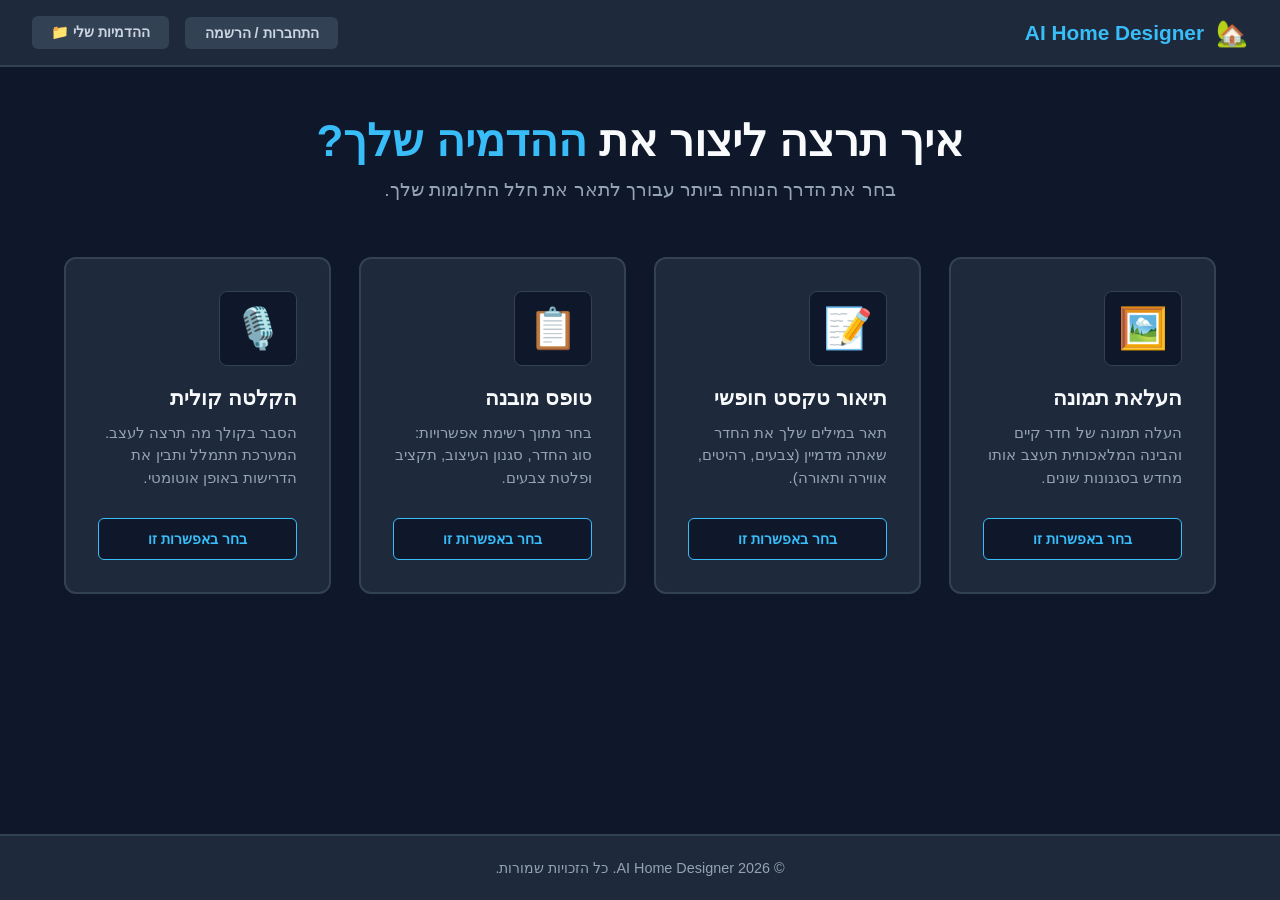
==== features/home/index.html @ 18cf3a83 "add CSS styles for form wizard and home page layout" ====
<!DOCTYPE html>
<html lang="he" dir="rtl">
<head>
    <meta charset="UTF-8">
    <meta name="viewport" content="width=device-width, initial-scale=1.0">
    <title>AI Home Designer - דף הבית</title>
    <link rel="stylesheet" href="home.css">
</head>
<body>
<header class="navbar">
    <a href="#" class="logo">
        <span class="logo-icon">🏡</span>
        <span class="logo-text">AI Home Designer</span>
    </a>
    <nav class="user-nav">
        <a href="../auth/login.html" class="btn-secondary" id="auth-btn">התחברות / הרשמה</a>
        <a href="../client-dashboard/client-dashboard.html" class="btn-secondary">ההדמיות שלי 📁</a>
    </nav>
</header>

<main class="main-container">
    <section class="hero">
        <h1>איך תרצה ליצור את <span>ההדמיה שלך?</span></h1>
        <p>בחר את הדרך הנוחה ביותר עבורך לתאר את חלל החלומות שלך.</p>
    </section>

    <section class="options-grid">
        
        <!-- כרטיס 1: העלאת תמונה -->
        <div class="option-card" data-input-type="image">
            <div class="card-icon">🖼️</div>
            <h2 class="card-title">העלאת תמונה</h2>
            <p class="card-description">העלה תמונה של חדר קיים והבינה המלאכותית תעצב אותו מחדש בסגנונות שונים.</p>
            <button class="card-btn" type="button">בחר באפשרות זו</button>
        </div>

        <!-- כרטיס 2: טקסט חופשי -->
        <div class="option-card" data-input-type="text">
            <div class="card-icon">📝</div>
            <h2 class="card-title">תיאור טקסט חופשי</h2>
            <p class="card-description">תאר במילים שלך את החדר שאתה מדמיין (צבעים, רהיטים, אווירה ותאורה).</p>
            <button class="card-btn" type="button">בחר באפשרות זו</button>
        </div>

        <!-- כרטיס 3: טופס מובנה -->
        <div class="option-card" data-input-type="form">
            <div class="card-icon">📋</div>
            <h2 class="card-title">טופס מובנה</h2>
            <p class="card-description">בחר מתוך רשימת אפשרויות: סוג החדר, סגנון העיצוב, תקציב ופלטת צבעים.</p>
            <button class="card-btn" type="button">בחר באפשרות זו</button>
        </div>

        <!-- כרטיס 4: הקלטה קולית -->
        <div class="option-card" data-input-type="audio">
            <div class="card-icon">🎙️</div>
            <h2 class="card-title">הקלטה קולית</h2>
            <p class="card-description">הסבר בקולך מה תרצה לעצב. המערכת תתמלל ותבין את הדרישות באופן אוטומטי.</p>
            <button class="card-btn" type="button">בחר באפשרות זו</button>
        </div>

    </section>
</main>

<footer>
    <p>© 2026 AI Home Designer. כל הזכויות שמורות.</p>
</footer>

<script src="home.js"></script>
</body>
</html>
---- features/home/home.css ----
* {
    margin: 0;
    padding: 0;
    box-sizing: border-box;
    font-family: 'Segoe UI', Tahoma, Geneva, Verdana, sans-serif;
}

body {
    background-color: #0f172a;
    color: #f8fafc;
    min-height: 100vh;
    display: flex;
    flex-direction: column;
    direction: rtl;
}

.navbar {
    background-color: #1e293b;
    border-bottom: 2px solid #334155;
    padding: 1rem 2rem;
    display: flex;
    justify-content: space-between;
    align-items: center;
}

.logo {
    display: flex;
    align-items: center;
    gap: 0.75rem;
    text-decoration: none;
    color: #38bdf8;
    font-weight: 700;
    font-size: 1.3rem;
}

.logo-icon {
    font-size: 1.6rem;
}

.user-nav {
    display: flex;
    gap: 1rem;
    align-items: center;
}

.btn-secondary {
    background-color: #334155;
    color: #cbd5e1;
    padding: 0.5rem 1.2rem;
    border-radius: 6px;
    text-decoration: none;
    font-weight: 600;
    font-size: 0.9rem;
    transition: background-color 0.2s ease, color 0.2s ease;
}

.btn-secondary:hover {
    background-color: #38bdf8;
    color: #0f172a;
}

.main-container {
    max-width: 1200px;
    margin: 0 auto;
    padding: 3rem 1.5rem;
    flex: 1;
    width: 100%;
}

.hero {
    text-align: center;
    margin-bottom: 3.5rem;
}

.hero h1 {
    font-size: 2.75rem;
    font-weight: 800;
    color: #f8fafc;
    margin-bottom: 0.75rem;
}

.hero h1 span {
    color: #38bdf8;
}

.hero p {
    color: #94a3b8;
    font-size: 1.2rem;
}

.options-grid {
    display: grid;
    grid-template-columns: repeat(auto-fit, minmax(260px, 1fr));
    gap: 1.75rem;
}

.option-card {
    background: #1e293b;
    border: 2px solid #334155;
    border-radius: 12px;
    padding: 2rem;
    display: flex;
    flex-direction: column;
    align-items: flex-start;
    transition: transform 0.2s ease, border-color 0.2s ease;
    cursor: pointer;
}

.option-card:hover {
    transform: translateY(-5px);
    border-color: #38bdf8;
}

.card-icon {
    font-size: 2.5rem;
    margin-bottom: 1.25rem;
    background: #0f172a;
    padding: 0.8rem;
    border-radius: 8px;
    border: 1px solid #334155;
}

.card-title {
    font-size: 1.3rem;
    font-weight: 700;
    color: #f8fafc;
    margin-bottom: 0.75rem;
}

.card-description {
    color: #94a3b8;
    font-size: 0.95rem;
    line-height: 1.5;
    margin-bottom: 1.75rem;
    flex: 1;
}

.card-btn {
    background-color: #0f172a;
    color: #38bdf8;
    border: 1px solid #38bdf8;
    padding: 0.75rem 1.25rem;
    border-radius: 6px;
    font-weight: 700;
    font-size: 0.9rem;
    width: 100%;
    cursor: pointer;
    transition: background-color 0.2s ease, color 0.2s ease;
}

.option-card:hover .card-btn {
    background-color: #38bdf8;
    color: #0f172a;
}

footer {
    text-align: center;
    padding: 1.5rem;
    background-color: #1e293b;
    border-top: 2px solid #334155;
    color: #94a3b8;
    font-size: 0.9rem;
}
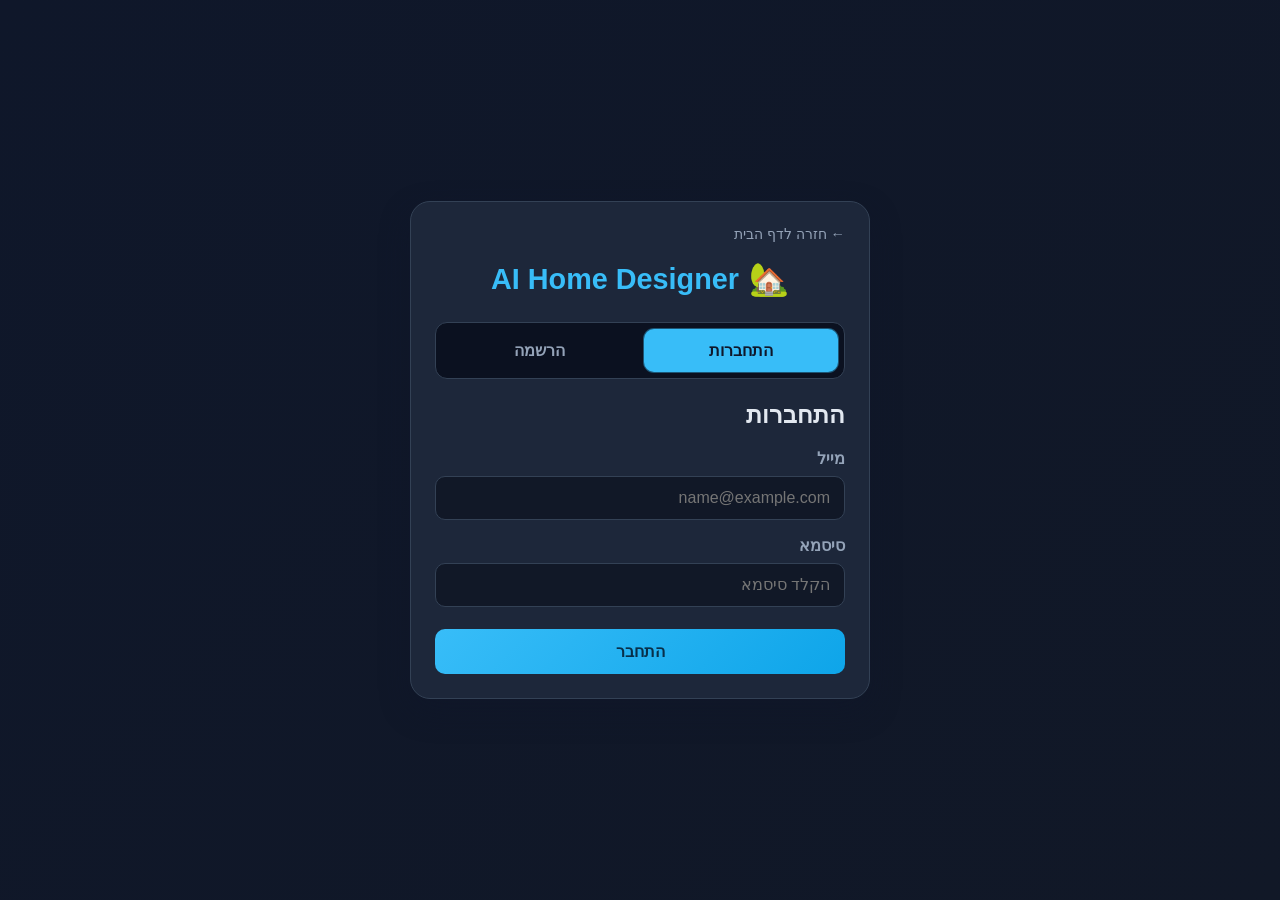
==== commit 3a2830c2: "```text feat: Add user session management and enhance" ====
--- a/features/home/index.html
+++ b/features/home/index.html
@@ -5,6 +5,8 @@
     <meta name="viewport" content="width=device-width, initial-scale=1.0">
     <title>AI Home Designer - דף הבית</title>
     <link rel="stylesheet" href="home.css">
+      <link rel="icon" type="image/png" href="../../Icon.png">
+
 </head>
 <body>
 <header class="navbar">
@@ -13,7 +15,7 @@
         <span class="logo-text">AI Home Designer</span>
     </a>
     <nav class="user-nav">
-        <a href="../auth/login.html" class="btn-secondary" id="auth-btn">התחברות / הרשמה</a>
+        <a href="../client-dashboard/client-dashboard.html" class="btn-secondary" id="auth-btn">השם שלי</a>
         <a href="../client-dashboard/client-dashboard.html" class="btn-secondary">ההדמיות שלי 📁</a>
     </nav>
 </header>
@@ -66,5 +68,6 @@
 </footer>
 
 <script src="home.js"></script>
+<script src="../auth/session.js"></script>
 </body>
 </html>
--- a/features/home/home.css
+++ b/features/home/home.css
@@ -41,6 +41,11 @@
     display: flex;
     gap: 1rem;
     align-items: center;
+}
+
+.user-name {
+    color: #f8fafc;
+    font-weight: 700;
 }
 
 .btn-secondary {
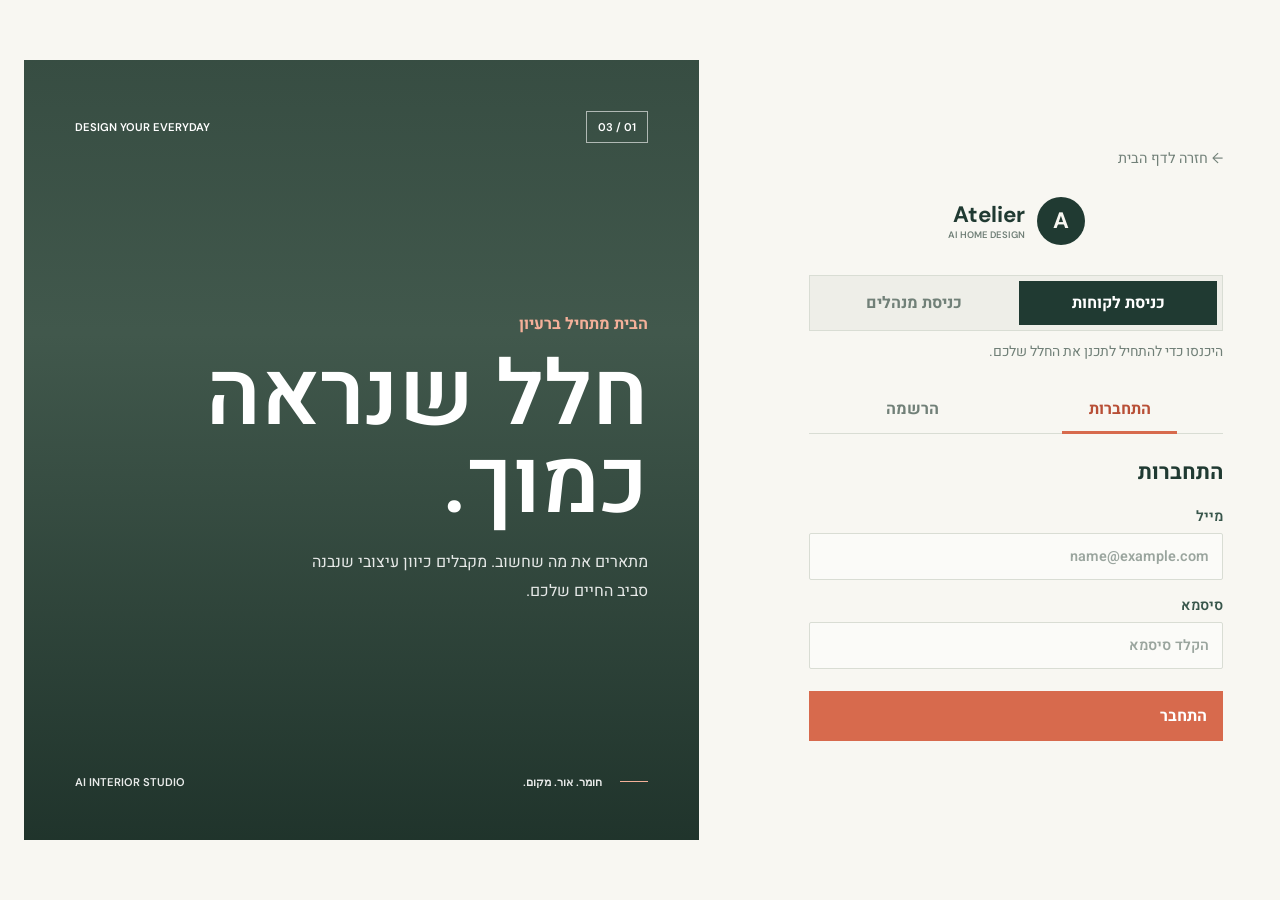
==== commit 86a5fdf3: "feat(auth): enhance login interface with account type selection and branding updates feat(session): " ====
--- a/features/home/index.html
+++ b/features/home/index.html
@@ -3,8 +3,9 @@
 <head>
     <meta charset="UTF-8">
     <meta name="viewport" content="width=device-width, initial-scale=1.0">
-    <title>AI Home Designer - דף הבית</title>
+    <title>AI Home Designer</title>
     <link rel="stylesheet" href="home.css">
+    <link rel="stylesheet" href="../design-system.css">
       <link rel="icon" type="image/png" href="../../Icon.png">
 
 </head>
@@ -22,45 +23,78 @@
 
 <main class="main-container">
     <section class="hero">
-        <h1>איך תרצה ליצור את <span>ההדמיה שלך?</span></h1>
-        <p>בחר את הדרך הנוחה ביותר עבורך לתאר את חלל החלומות שלך.</p>
+        <p class="eyebrow">מתחילים מהצרכים שלך</p>
+        <h1>נתכנן יחד את <span>החלל הבא שלך</span></h1>
+        <p>ספר לנו על החדר, ההרגלים והדברים שחשובים לך. השאלות משתנות בהתאם לסוג החלל.</p>
     </section>
 
-    <section class="options-grid">
-        
-        <!-- כרטיס 1: העלאת תמונה -->
-        <div class="option-card" data-input-type="image">
-            <div class="card-icon">🖼️</div>
-            <h2 class="card-title">העלאת תמונה</h2>
-            <p class="card-description">העלה תמונה של חדר קיים והבינה המלאכותית תעצב אותו מחדש בסגנונות שונים.</p>
-            <button class="card-btn" type="button">בחר באפשרות זו</button>
+    <form id="design-request-form" class="design-form">
+        <section class="form-section" aria-labelledby="brief-heading">
+            <div class="section-heading">
+                <span class="section-index">01</span>
+                <div>
+                    <h2 id="brief-heading">מה תרצו לעצב?</h2>
+                    <p>כמה פרטים קצרים, והבינה המלאכותית תבנה לכם הצעה אישית.</p>
+                </div>
+            </div>
+
+            <div class="form-grid">
+                <label class="form-field">
+                    <span>סוג החלל</span>
+                    <select name="roomType" required>
+                        <option value="">בחרו חלל</option>
+                        <option value="סלון">סלון</option>
+                        <option value="חדר שינה">חדר שינה</option>
+                        <option value="מטבח">מטבח</option>
+                        <option value="חדר רחצה">חדר רחצה</option>
+                        <option value="חדר ילדים">חדר ילדים</option>
+                        <option value="משרד ביתי">משרד ביתי</option>
+                        <option value="פינת אוכל">פינת אוכל</option>
+                        <option value="מרפסת">מרפסת</option>
+                        <option value="חלל אחר">חלל אחר</option>
+                    </select>
+                </label>
+                <label class="form-field">
+                    <span>סגנון עיצובי</span>
+                    <select name="style" required>
+                        <option value="">בחרו סגנון</option>
+                        <option value="מודרני">מודרני</option>
+                        <option value="מינימליסטי">מינימליסטי</option>
+                        <option value="כפרי">כפרי וחמים</option>
+                        <option value="סקנדינבי">סקנדינבי</option>
+                        <option value="קלאסי">קלאסי</option>
+                        <option value="תעשייתי">תעשייתי</option>
+                        <option value="אקלקטי">אקלקטי וצבעוני</option>
+                        <option value="הפתיעו אותי">הפתיעו אותי</option>
+                    </select>
+                </label>
+                <label class="form-field">
+                    <span>תקציב משוער בשקלים <span class="optional">(לא חובה)</span></span>
+                    <input type="number" name="budget" min="0" step="500" placeholder="למשל 15000">
+                </label>
+                <label class="form-field form-field-wide">
+                    <span>מה חשוב לכם בחדר? <span class="optional">(לא חובה)</span></span>
+                    <textarea name="description" rows="4" placeholder="צבעים אהובים, רהיטים שיישארו, אווירה רצויה וכל פרט שיעזור לדייק..."></textarea>
+                </label>
+            </div>
+        </section>
+
+        <div class="form-actions">
+            <p>אפשר ליצור עיצוב גם בלי תיאור נוסף.</p>
+            <button class="submit-btn" type="submit">צרו לי הדמיה עם AI <span aria-hidden="true">✦</span></button>
         </div>
+    </form>
 
-        <!-- כרטיס 2: טקסט חופשי -->
-        <div class="option-card" data-input-type="text">
-            <div class="card-icon">📝</div>
-            <h2 class="card-title">תיאור טקסט חופשי</h2>
-            <p class="card-description">תאר במילים שלך את החדר שאתה מדמיין (צבעים, רהיטים, אווירה ותאורה).</p>
-            <button class="card-btn" type="button">בחר באפשרות זו</button>
-        </div>
-
-        <!-- כרטיס 3: טופס מובנה -->
-        <div class="option-card" data-input-type="form">
-            <div class="card-icon">📋</div>
-            <h2 class="card-title">טופס מובנה</h2>
-            <p class="card-description">בחר מתוך רשימת אפשרויות: סוג החדר, סגנון העיצוב, תקציב ופלטת צבעים.</p>
-            <button class="card-btn" type="button">בחר באפשרות זו</button>
-        </div>
-
-        <!-- כרטיס 4: הקלטה קולית -->
-        <div class="option-card" data-input-type="audio">
-            <div class="card-icon">🎙️</div>
-            <h2 class="card-title">הקלטה קולית</h2>
-            <p class="card-description">הסבר בקולך מה תרצה לעצב. המערכת תתמלל ותבין את הדרישות באופן אוטומטי.</p>
-            <button class="card-btn" type="button">בחר באפשרות זו</button>
-        </div>
-
-    </section>
+    <div id="generation-overlay" class="generation-overlay" hidden aria-live="polite" aria-busy="true">
+        <section class="generation-dialog" role="status" aria-labelledby="generation-title">
+            <div class="generation-spinner" aria-hidden="true"></div>
+            <p class="generation-eyebrow">הבקשה התקבלה</p>
+            <h2 id="generation-title">בונים את תוכנית העיצוב</h2>
+            <p class="generation-message">אנחנו מנתחים את פרטי החדר ומרכיבים הצעה ורשימת רהיטים שמתאימות למה שביקשת.</p>
+            <div class="generation-progress" aria-hidden="true"><span></span></div>
+            <p class="generation-note">ההצעה תישמר בחשבון שלך לפני המעבר לתוצאה.</p>
+        </section>
+    </div>
 </main>
 
 <footer>
--- a/features/home/home.css
+++ b/features/home/home.css
@@ -65,97 +65,348 @@
 }
 
 .main-container {
-    max-width: 1200px;
+    max-width: 1040px;
     margin: 0 auto;
-    padding: 3rem 1.5rem;
+    padding: 2.5rem 1.5rem 4rem;
     flex: 1;
     width: 100%;
 }
 
 .hero {
+    width: 100vw;
+    max-width: none;
+    min-height: 430px;
+    margin: 0 calc(50% - 50vw) 3rem;
+    padding: clamp(2rem, 7vw, 6rem) max(24px, calc((100vw - 1040px) / 2));
+    display: flex;
+    flex-direction: column;
+    justify-content: center;
+    position: relative;
+    isolation: isolate;
+    overflow: hidden;
+    text-align: right;
+    color: #fff;
+    background: #40584b url('https://images.unsplash.com/photo-1600210492486-724fe5c67fb0?auto=format&fit=crop&w=2000&q=88') center 55% / cover no-repeat;
+}
+
+.hero::before {
+    content: '';
+    position: absolute;
+    inset: 0;
+    z-index: -1;
+    background: linear-gradient(90deg, rgba(24, 45, 37, .7), rgba(24, 45, 37, .12));
+}
+
+.hero .eyebrow {
+    color: #f2b39e;
+    font-size: 0.9rem;
+    font-weight: 700;
+    margin-bottom: 0.6rem;
+}
+
+.hero h1 {
+    max-width: 650px;
+    font-size: clamp(2.5rem, 5vw, 4.4rem);
+    font-weight: 700;
+    color: #fff;
+    margin-bottom: 0.75rem;
+}
+
+.hero h1 span {
+    color: #f2b39e;
+}
+
+.hero p {
+    max-width: 650px;
+    color: rgba(255,255,255,.9);
+    font-size: 1.05rem;
+    line-height: 1.7;
+}
+
+.design-form {
+    background: #172235;
+    border: 1px solid #334155;
+    border-radius: 10px;
+    padding: 0 2rem;
+}
+
+.form-section {
+    padding: 2rem 0;
+    border-bottom: 1px solid #334155;
+}
+
+.section-heading {
+    display: flex;
+    align-items: flex-start;
+    gap: 1rem;
+    margin-bottom: 1.5rem;
+}
+
+.section-index {
+    color: #38bdf8;
+    font-size: 0.85rem;
+    font-weight: 800;
+    padding-top: 0.25rem;
+}
+
+.section-heading h2 {
+    color: #f8fafc;
+    font-size: 1.35rem;
+    margin-bottom: 0.35rem;
+}
+
+.section-heading p,
+.form-actions p {
+    color: #94a3b8;
+    font-size: 0.9rem;
+    line-height: 1.6;
+}
+
+.form-grid {
+    display: grid;
+    grid-template-columns: repeat(2, minmax(0, 1fr));
+    gap: 1.2rem;
+}
+
+.form-field {
+    display: flex;
+    min-width: 0;
+    flex-direction: column;
+    gap: 0.55rem;
+}
+
+.form-field > span,
+.room-fields h3 {
+    color: #dbe5f1;
+    font-size: 0.95rem;
+    font-weight: 650;
+}
+
+.form-field input,
+.form-field select,
+.form-field textarea {
+    width: 100%;
+    min-height: 46px;
+    border: 1px solid #46566d;
+    border-radius: 5px;
+    padding: 0.7rem 0.8rem;
+    background: #0f172a;
+    color: #f8fafc;
+    font: inherit;
+    font-size: 0.95rem;
+}
+
+.form-field textarea {
+    min-height: 104px;
+    resize: vertical;
+    line-height: 1.55;
+}
+
+.form-field input::placeholder,
+.form-field textarea::placeholder {
+    color: #8290a4;
+}
+
+.form-field input:focus,
+.form-field select:focus,
+.form-field textarea:focus {
+    outline: 2px solid #38bdf8;
+    outline-offset: 1px;
+}
+
+.form-field-wide {
+    grid-column: 1 / -1;
+}
+
+.conditional-fields {
+    margin-top: 1.4rem;
+}
+
+.room-fields {
+    padding: 1.25rem;
+    border-right: 2px solid #38bdf8;
+    background: #1e293b;
+}
+
+.room-fields h3 {
+    margin-bottom: 1rem;
+}
+
+.room-fields[hidden],
+.form-field[hidden] {
+    display: none;
+}
+
+.form-actions {
+    display: flex;
+    align-items: center;
+    justify-content: space-between;
+    gap: 1rem;
+    padding: 1.5rem 0 2rem;
+}
+
+.submit-btn {
+    display: inline-flex;
+    min-height: 48px;
+    align-items: center;
+    justify-content: center;
+    gap: 0.75rem;
+    border: 0;
+    border-radius: 5px;
+    padding: 0.75rem 1.25rem;
+    background: #38bdf8;
+    color: #0f172a;
+    font: inherit;
+    font-weight: 750;
+    cursor: pointer;
+}
+
+.submit-btn:hover {
+    background: #7dd3fc;
+}
+
+.submit-btn:disabled {
+    cursor: wait;
+    opacity: 0.72;
+}
+
+.generation-overlay {
+    position: fixed;
+    inset: 0;
+    z-index: 20;
+    display: grid;
+    place-items: center;
+    padding: 1rem;
+    background: rgba(7, 13, 26, 0.82);
+    backdrop-filter: blur(8px);
+}
+
+.generation-overlay[hidden] {
+    display: none;
+}
+
+.generation-dialog {
+    width: min(100%, 430px);
+    padding: 2rem;
+    border: 1px solid #3c5570;
+    border-radius: 10px;
+    background: #172235;
+    box-shadow: 0 24px 80px rgba(0, 0, 0, 0.38);
     text-align: center;
-    margin-bottom: 3.5rem;
-}
-
-.hero h1 {
-    font-size: 2.75rem;
-    font-weight: 800;
+}
+
+.generation-spinner {
+    width: 54px;
+    aspect-ratio: 1;
+    margin: 0 auto 1.4rem;
+    border: 3px solid #33465e;
+    border-top-color: #38bdf8;
+    border-left-color: #38bdf8;
+    border-radius: 50%;
+    animation: generation-spin 0.9s linear infinite;
+}
+
+.generation-eyebrow {
+    margin-bottom: 0.5rem;
+    color: #38bdf8;
+    font-size: 0.9rem;
+    font-weight: 700;
+}
+
+.generation-dialog h2 {
+    margin-bottom: 0.75rem;
     color: #f8fafc;
-    margin-bottom: 0.75rem;
-}
-
-.hero h1 span {
-    color: #38bdf8;
-}
-
-.hero p {
-    color: #94a3b8;
-    font-size: 1.2rem;
-}
-
-.options-grid {
-    display: grid;
-    grid-template-columns: repeat(auto-fit, minmax(260px, 1fr));
-    gap: 1.75rem;
-}
-
-.option-card {
-    background: #1e293b;
-    border: 2px solid #334155;
-    border-radius: 12px;
-    padding: 2rem;
-    display: flex;
-    flex-direction: column;
-    align-items: flex-start;
-    transition: transform 0.2s ease, border-color 0.2s ease;
-    cursor: pointer;
-}
-
-.option-card:hover {
-    transform: translateY(-5px);
-    border-color: #38bdf8;
-}
-
-.card-icon {
-    font-size: 2.5rem;
-    margin-bottom: 1.25rem;
-    background: #0f172a;
-    padding: 0.8rem;
-    border-radius: 8px;
-    border: 1px solid #334155;
-}
-
-.card-title {
-    font-size: 1.3rem;
-    font-weight: 700;
-    color: #f8fafc;
-    margin-bottom: 0.75rem;
-}
-
-.card-description {
-    color: #94a3b8;
-    font-size: 0.95rem;
-    line-height: 1.5;
-    margin-bottom: 1.75rem;
-    flex: 1;
-}
-
-.card-btn {
-    background-color: #0f172a;
-    color: #38bdf8;
-    border: 1px solid #38bdf8;
-    padding: 0.75rem 1.25rem;
-    border-radius: 6px;
-    font-weight: 700;
-    font-size: 0.9rem;
-    width: 100%;
-    cursor: pointer;
-    transition: background-color 0.2s ease, color 0.2s ease;
-}
-
-.option-card:hover .card-btn {
-    background-color: #38bdf8;
-    color: #0f172a;
+    font-size: 1.35rem;
+}
+
+.generation-message,
+.generation-note {
+    color: #b6c4d5;
+    line-height: 1.65;
+}
+
+.generation-progress {
+    height: 4px;
+    margin: 1.5rem 0 0.85rem;
+    overflow: hidden;
+    border-radius: 999px;
+    background: #293b52;
+}
+
+.generation-progress span {
+    display: block;
+    width: 38%;
+    height: 100%;
+    border-radius: inherit;
+    background: #38bdf8;
+    animation: generation-progress 1.4s ease-in-out infinite alternate;
+}
+
+.generation-note {
+    color: #8294aa;
+    font-size: 0.85rem;
+}
+
+@keyframes generation-spin {
+    to { transform: rotate(360deg); }
+}
+
+@keyframes generation-progress {
+    from { transform: translateX(0); }
+    to { transform: translateX(165%); }
+}
+
+@media (prefers-reduced-motion: reduce) {
+    .generation-spinner,
+    .generation-progress span {
+        animation-duration: 3s;
+    }
+}
+
+@media (max-width: 640px) {
+    .hero { min-height: 360px; margin-bottom: 2rem; }
+    .navbar {
+        padding: 1rem;
+        gap: 0.75rem;
+    }
+
+    .user-nav {
+        gap: 0.5rem;
+    }
+
+    .user-nav .btn-secondary {
+        padding: 0.5rem 0.65rem;
+        font-size: 0.8rem;
+    }
+
+    .main-container {
+        padding: 2rem 1rem;
+    }
+
+    .hero h1 {
+        font-size: 1.9rem;
+    }
+
+    .design-form {
+        padding: 0 1rem;
+    }
+
+    .form-grid {
+        grid-template-columns: minmax(0, 1fr);
+    }
+
+    .form-field-wide {
+        grid-column: auto;
+    }
+
+    .room-fields {
+        padding: 1rem;
+    }
+
+    .form-actions {
+        align-items: stretch;
+        flex-direction: column;
+    }
 }
 
 footer {
--- a/features/design-system.css
+++ b/features/design-system.css
@@ -0,0 +1,141 @@
+@import url('https://fonts.googleapis.com/css2?family=DM+Sans:wght@400;500;600;700&family=Heebo:wght@400;500;600;700;800&display=swap');
+
+:root {
+  --ink: #203a32;
+  --ink-soft: #38564b;
+  --paper: #f8f7f2;
+  --paper-deep: #eeeee7;
+  --line: #d9ddd4;
+  --muted: #718078;
+  --accent: #d76a4d;
+  --accent-dark: #b84f36;
+  --accent-soft: #f4e5df;
+  --moss: #788962;
+  --gold: #c29b56;
+  --danger: #a33f32;
+  --shadow: 0 18px 44px rgba(32, 58, 50, .08);
+}
+
+* { box-sizing: border-box; }
+html, body { min-height: 100%; }
+html, body { color: var(--ink); background: var(--paper); font-family: 'Heebo', 'DM Sans', sans-serif; }
+body {
+  margin: 0;
+  color: var(--ink);
+  background: var(--paper);
+  font-family: 'Heebo', 'DM Sans', sans-serif;
+  direction: rtl;
+}
+button, input, select, textarea { font: inherit; }
+button, a { -webkit-tap-highlight-color: transparent; }
+button { transition: background-color .18s ease, color .18s ease, border-color .18s ease, transform .18s ease; }
+a { color: inherit; }
+
+.navbar, .topbar {
+  min-height: 76px;
+  padding: 14px clamp(18px, 5vw, 72px);
+  display: flex;
+  justify-content: space-between;
+  align-items: center;
+  gap: 18px;
+  color: var(--ink);
+  background: rgba(248, 247, 242, .94);
+  border-bottom: 1px solid var(--line);
+  position: sticky;
+  top: 0;
+  z-index: 5;
+  backdrop-filter: blur(12px);
+}
+.logo, .brand { display: flex; align-items: center; gap: 11px; color: var(--ink); text-decoration: none; font-weight: 800; }
+.logo { font: 700 1.16rem 'DM Sans', 'Heebo', sans-serif; }
+.logo-icon, .brand-mark { display: grid; place-items: center; width: 38px; height: 38px; border-radius: 50%; color: white; background: var(--ink); font-size: 1.1rem; }
+.user-nav, .nav-links { display: flex; align-items: center; gap: 9px; flex-wrap: wrap; }
+.user-name { color: var(--muted); font-weight: 600; }
+.btn-secondary, .nav-links a, .ghost-btn {
+  min-height: 40px; padding: 8px 14px; display: inline-flex; align-items: center; justify-content: center; gap: 7px;
+  border: 1px solid var(--line); border-radius: 2px; color: var(--ink-soft); background: transparent; text-decoration: none; font-size: .9rem; font-weight: 650; cursor: pointer;
+}
+.btn-secondary:hover, .nav-links a:hover, .ghost-btn:hover { border-color: var(--ink); color: white; background: var(--ink); }
+
+.main-container { width: min(1120px, calc(100% - 40px)); margin: 0 auto; padding: clamp(34px, 6vw, 76px) 0; }
+.hero, .wizard-header, .result-header { max-width: 760px; margin: 0 auto 38px; text-align: right; }
+.hero .eyebrow, .eyebrow, .generation-eyebrow { margin: 0 0 9px; color: var(--accent-dark); font-size: .78rem; font-weight: 800; text-transform: uppercase; }
+.hero h1, .wizard-header h1, .result-header h1 { margin: 0 0 12px; color: var(--ink); font-size: clamp(2rem, 5vw, 3.5rem); line-height: 1.15; font-weight: 700; }
+.hero h1 span { color: var(--accent-dark); }
+.hero p, .wizard-header p, .result-header p { color: var(--muted); line-height: 1.8; }
+
+.design-form, .wizard-form, .image-container, .products-panel, .panel, .chart-card, .stat-box, .card { color: var(--ink); background: #fffefa; border: 1px solid var(--line); border-radius: 3px; box-shadow: var(--shadow); }
+.design-form { padding-inline: clamp(18px, 4vw, 42px); }
+.form-section { border-color: var(--line); }
+.section-heading h2, .panel-header h2, .chart-card h3 { color: var(--ink); }
+.section-heading p, .form-actions p, .meta, .stat-label, .label { color: var(--muted); }
+.section-index { color: var(--accent-dark); }
+.form-field > span, .room-fields h3, .form-group label { color: var(--ink-soft); }
+.form-field input, .form-field select, .form-field textarea, .form-group select, .form-group input[type="text"], .form-group input[type="number"], .form-group textarea, input, select, textarea { border: 1px solid var(--line); border-radius: 2px; color: var(--ink); background: var(--paper); }
+.form-field input:focus, .form-field select:focus, .form-field textarea:focus, .form-group select:focus, .form-group input:focus, .form-group textarea:focus, input:focus, select:focus, textarea:focus { outline: 2px solid var(--moss); outline-offset: 1px; box-shadow: none; }
+.room-fields { background: var(--paper); border-color: var(--moss); }
+.submit-btn, .btn-primary, .btn-primary-large, .primary-btn { border: 0; border-radius: 2px; color: white; background: var(--accent); font-weight: 750; cursor: pointer; }
+.submit-btn:hover, .btn-primary:hover, .btn-primary-large:hover, .primary-btn:hover { background: var(--accent-dark); }
+.submit-btn:focus-visible, button:focus-visible, a:focus-visible { outline: 3px solid var(--gold); outline-offset: 3px; }
+.generation-dialog { border-radius: 3px; color: var(--ink); background: var(--paper); border-color: var(--line); }
+.generation-dialog h2 { color: var(--ink); }
+.generation-dialog p { color: var(--muted); }
+.generation-spinner { border-color: var(--line); border-top-color: var(--accent); border-left-color: var(--moss); }
+.generation-progress { background: var(--paper-deep); }
+.generation-progress span { background: var(--accent); }
+
+.dashboard-shell { width: min(1240px, calc(100% - 40px)); margin: 34px auto 64px; }
+.stats-grid, .summary-cards { gap: 12px; margin-bottom: 22px; }
+.stat-box, .card { padding: 20px; box-shadow: none; }
+.stat-label, .label { display: block; margin-bottom: 8px; font-size: .88rem; }
+.stat-box strong, .card strong { color: var(--ink); font-size: 1.5rem; }
+.panel { padding: clamp(18px, 3vw, 30px); margin-bottom: 18px; box-shadow: none; }
+.panel-header { margin-bottom: 20px; }
+.eyebrow { letter-spacing: 0; }
+.chart-card { padding: 18px; box-shadow: none; }
+.bar { border-radius: 2px 2px 0 0; background: linear-gradient(180deg, var(--moss), var(--ink-soft)); }
+.bar-label { color: var(--muted); }
+.table { color: var(--ink); }
+.table th, .table td { border-color: var(--line); }
+.table th { color: var(--muted); }
+.role-select { border-radius: 2px; background: var(--paper); color: var(--ink); }
+.action-btn, .edit-btn, .danger-btn, .primary-btn, .secondary-btn { border-radius: 2px; }
+.design-item { border-radius: 3px; border-color: var(--line); background: var(--paper); }
+.empty-state { border-color: var(--line); border-radius: 3px; color: var(--muted); }
+.danger-btn, .delete-btn { color: var(--danger); background: #f8e9e5; border: 1px solid #e8c7be; }
+.edit-btn { color: var(--ink); background: #e8ede6; border: 1px solid #c8d2c4; text-decoration: none; }
+.error-message { color: var(--danger); }
+
+.result-display-section { align-items: start; gap: 18px; }
+.image-container, .products-panel { padding: 18px; }
+#result-image { border: 0; border-radius: 2px; }
+.products-panel { max-height: 620px; }
+.product-item { border-radius: 2px; border-color: var(--line); background: var(--paper); }
+.product-link { color: var(--accent-dark); }
+.remove-product-btn { color: var(--danger); }
+.dashboard-navigation { margin-top: 28px; }
+.btn-primary-large { display: inline-flex; min-height: 48px; align-items: center; padding: 12px 20px; text-decoration: none; }
+footer { padding: 20px; color: var(--muted); background: var(--paper-deep); border-top: 1px solid var(--line); text-align: center; font-size: .85rem; }
+
+@media (max-width: 760px) {
+  .navbar, .topbar { min-height: 64px; padding: 12px 18px; }
+  .user-nav, .nav-links { gap: 6px; }
+  .main-container, .dashboard-shell { width: min(100% - 28px, 620px); }
+  .stats-grid, .summary-cards, .charts-grid { grid-template-columns: repeat(2, minmax(0, 1fr)); }
+  .design-form { padding-inline: 18px; }
+}
+@media (max-width: 520px) {
+  .navbar, .topbar { align-items: flex-start; flex-direction: column; }
+  .user-nav, .nav-links { width: 100%; }
+  .btn-secondary, .nav-links a, .ghost-btn { flex: 1; }
+  .stats-grid, .summary-cards, .charts-grid, .form-grid, .result-display-section { grid-template-columns: 1fr; }
+  .main-container, .dashboard-shell { width: calc(100% - 24px); }
+  .panel { padding: 16px; }
+  .form-actions { align-items: stretch; flex-direction: column; }
+  .submit-btn { width: 100%; }
+  .image-actions { flex-direction: column; }
+  .product-item { align-items: flex-start; gap: 12px; }
+}
+@media (prefers-reduced-motion: reduce) {
+  *, *::before, *::after { animation-duration: .01ms !important; animation-iteration-count: 1 !important; scroll-behavior: auto !important; transition-duration: .01ms !important; }
+}
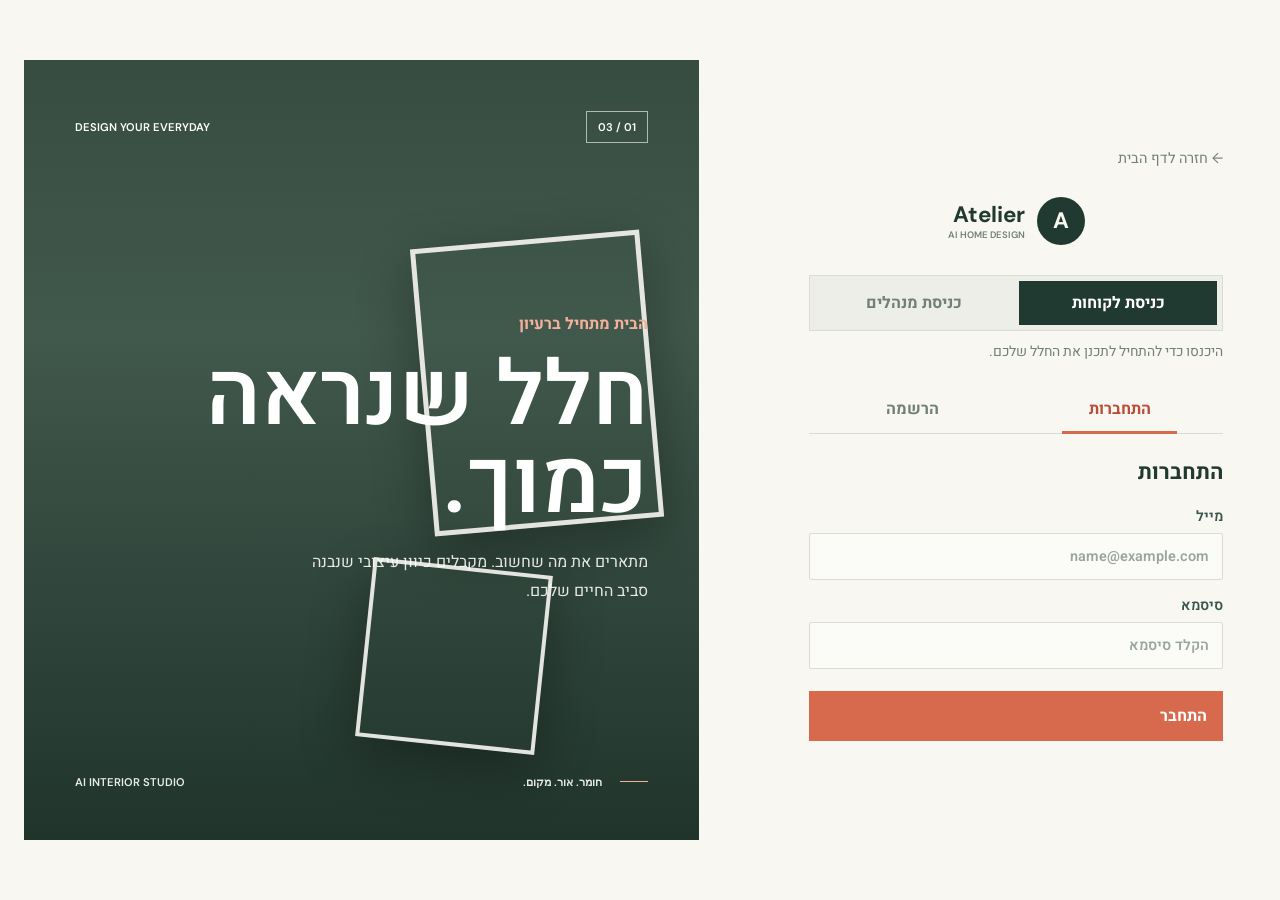
==== commit fa1d05b3: "feat: Enhance admin dashboard with welcome section and styling updates; improve user experience in a" ====
--- a/features/home/index.html
+++ b/features/home/index.html
@@ -85,6 +85,30 @@
         </div>
     </form>
 
+    <section class="inspiration-section" aria-labelledby="inspiration-title">
+        <div class="inspiration-heading">
+            <div>
+                <p class="eyebrow">מקומות לדמיין בהם</p>
+                <h2 id="inspiration-title">איזה בית מדבר אליכם?</h2>
+            </div>
+            <p>רעיונות, חומרים ואור לקבלת השראה לפני שמתחילים.</p>
+        </div>
+        <div class="inspiration-gallery">
+            <figure class="inspiration-item inspiration-item-wide">
+                <img src="https://images.unsplash.com/photo-1600210492486-724fe5c67fb0?auto=format&fit=crop&w=1200&q=85" alt="סלון עכשווי עם אור טבעי וגוונים ירוקים" loading="lazy">
+                <figcaption><span>01</span> אור טבעי ורוגע</figcaption>
+            </figure>
+            <figure class="inspiration-item">
+                <img src="https://images.unsplash.com/photo-1616486338812-3dadae4b4ace?auto=format&fit=crop&w=900&q=85" alt="פינת ישיבה חמימה עם ריהוט עץ וטקסטיל טבעי" loading="lazy">
+                <figcaption><span>02</span> חומרים טבעיים</figcaption>
+            </figure>
+            <figure class="inspiration-item">
+                <img src="https://images.unsplash.com/photo-1615874694520-474822394e73?auto=format&fit=crop&w=900&q=85" alt="חדר שינה רגוע בגוונים בהירים" loading="lazy">
+                <figcaption><span>03</span> פשטות רכה</figcaption>
+            </figure>
+        </div>
+    </section>
+
     <div id="generation-overlay" class="generation-overlay" hidden aria-live="polite" aria-busy="true">
         <section class="generation-dialog" role="status" aria-labelledby="generation-title">
             <div class="generation-spinner" aria-hidden="true"></div>
--- a/features/design-system.css
+++ b/features/design-system.css
@@ -107,6 +107,18 @@
 .error-message { color: var(--danger); }
 
 .result-display-section { align-items: start; gap: 18px; }
+.inspiration-section, .related-inspiration { margin-block: 54px 30px; }
+.inspiration-heading { display: flex; align-items: end; justify-content: space-between; gap: 24px; margin-bottom: 20px; }
+.inspiration-heading h2 { margin: 0; color: var(--ink); font-size: clamp(1.5rem, 3vw, 2.2rem); }
+.inspiration-heading > p { max-width: 320px; margin: 0; color: var(--muted); line-height: 1.7; }
+.inspiration-gallery { display: grid; grid-template-columns: 1.35fr 1fr 1fr; gap: 14px; }
+.inspiration-item { min-width: 0; margin: 0; overflow: hidden; background: #e9e7de; }
+.inspiration-item img { display: block; width: 100%; aspect-ratio: 4 / 3; object-fit: cover; transition: transform .45s ease; }
+.inspiration-item:hover img { transform: scale(1.035); }
+.inspiration-item figcaption { display: flex; align-items: center; gap: 12px; padding: 13px 15px; color: var(--ink); font-weight: 650; }
+.inspiration-item figcaption span { color: var(--accent-dark); font: 600 .72rem 'DM Sans', sans-serif; }
+.related-gallery { display: grid; grid-template-columns: 1.35fr 1fr 1fr; gap: 14px; }
+.related-gallery img { display: block; width: 100%; aspect-ratio: 4 / 3; object-fit: cover; }
 .image-container, .products-panel { padding: 18px; }
 #result-image { border: 0; border-radius: 2px; }
 .products-panel { max-height: 620px; }
@@ -135,6 +147,11 @@
   .submit-btn { width: 100%; }
   .image-actions { flex-direction: column; }
   .product-item { align-items: flex-start; gap: 12px; }
+  .inspiration-heading { align-items: flex-start; flex-direction: column; }
+  .inspiration-gallery { grid-template-columns: 1fr 1fr; }
+  .inspiration-item-wide { grid-column: 1 / -1; }
+  .related-gallery { grid-template-columns: 1fr 1fr; }
+  .related-gallery img:first-child { grid-column: 1 / -1; }
 }
 @media (prefers-reduced-motion: reduce) {
   *, *::before, *::after { animation-duration: .01ms !important; animation-iteration-count: 1 !important; scroll-behavior: auto !important; transition-duration: .01ms !important; }
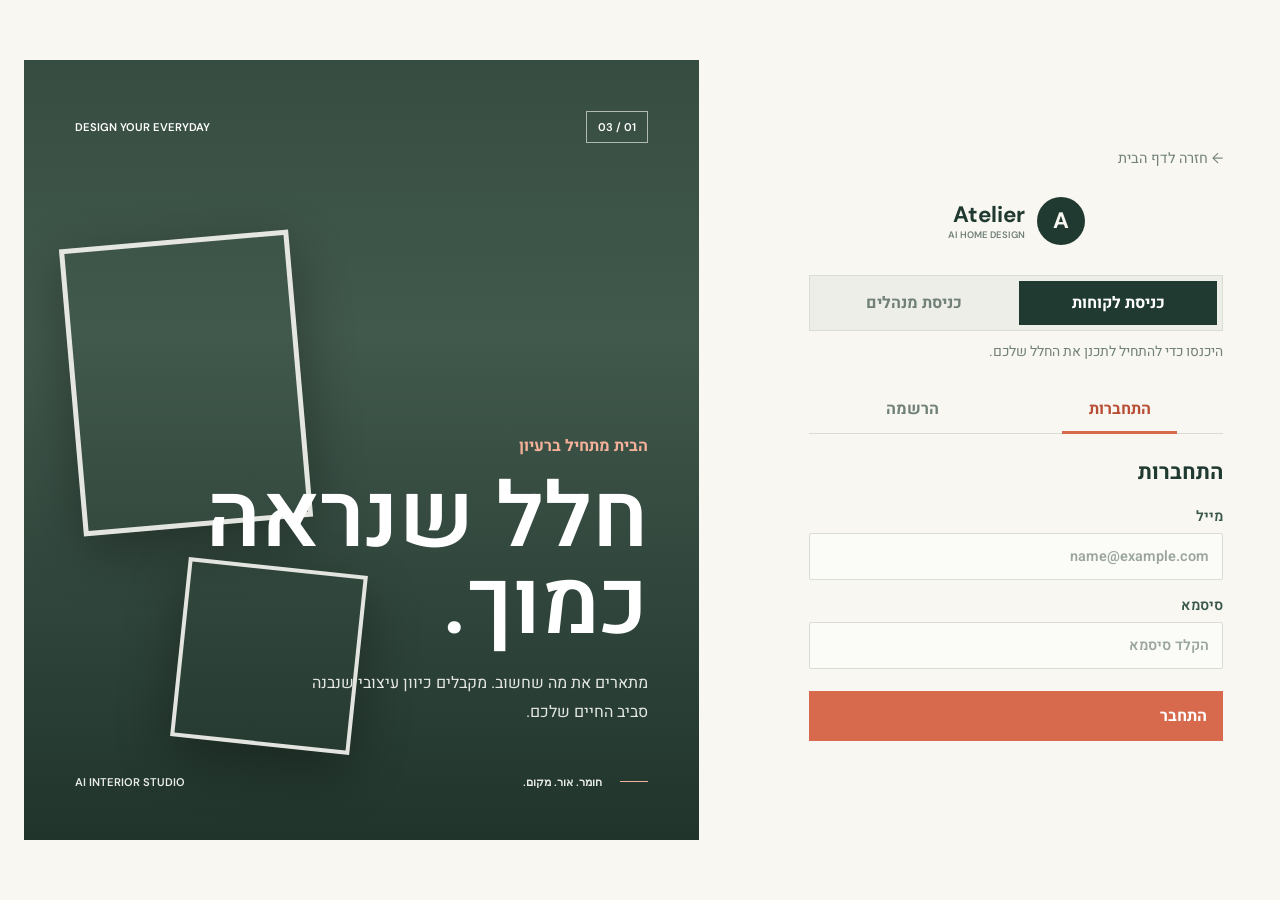
==== commit a8a25ac9: "feat: Add media upload functionality with image and audio attachments in design request form" ====
--- a/features/home/index.html
+++ b/features/home/index.html
@@ -77,6 +77,36 @@
                     <textarea name="description" rows="4" placeholder="צבעים אהובים, רהיטים שיישארו, אווירה רצויה וכל פרט שיעזור לדייק..."></textarea>
                 </label>
             </div>
+            <div class="media-attachments" aria-label="קבצים לעיצוב">
+                <div class="media-upload">
+                    <label for="image-attachment">תמונת השראה <span class="optional">(לא חובה)</span></label>
+                    <input id="image-attachment" name="imageAttachment" type="file" accept="image/jpeg,image/png,image/webp,image/gif">
+                    <button class="capture-btn" type="button" id="capture-image">צילום תמונה</button>
+                </div>
+                <div class="media-upload">
+                    <label for="audio-attachment">הקלטה או שמע <span class="optional">(לא חובה)</span></label>
+                    <input id="audio-attachment" name="audioAttachment" type="file" accept="audio/wav,audio/x-wav,audio/mpeg,audio/mp3,audio/mp4,audio/ogg,audio/flac,audio/aac,audio/webm">
+                    <button class="capture-btn" type="button" id="record-audio">התחלת הקלטה</button>
+                    <span id="recording-status" class="recording-status" aria-live="polite"></span>
+                </div>
+                <div id="image-preview" class="attachment-preview" hidden>
+                    <img alt="תצוגה מקדימה של תמונת ההשראה">
+                    <span class="attachment-name"></span>
+                    <button type="button" data-remove-attachment="image" aria-label="הסרת התמונה">הסרה</button>
+                </div>
+                <div id="audio-preview" class="attachment-preview" hidden>
+                    <audio controls></audio>
+                    <span class="attachment-name"></span>
+                    <button type="button" data-remove-attachment="audio" aria-label="הסרת קובץ השמע">הסרה</button>
+                </div>
+                <div id="camera-panel" class="camera-panel" hidden>
+                    <video id="camera-preview" autoplay playsinline></video>
+                    <div>
+                        <button class="capture-btn" type="button" id="take-photo">צילום</button>
+                        <button class="capture-btn" type="button" id="close-camera">סגירה</button>
+                    </div>
+                </div>
+            </div>
         </section>
 
         <div class="form-actions">
--- a/features/home/home.css
+++ b/features/home/home.css
@@ -86,7 +86,7 @@
     overflow: hidden;
     text-align: right;
     color: #fff;
-    background: #40584b url('https://images.unsplash.com/photo-1600210492486-724fe5c67fb0?auto=format&fit=crop&w=2000&q=88') center 55% / cover no-repeat;
+    background: #40584b url('https://images.unsplash.com/photo-1615874694520-474822394e73?auto=format&fit=crop&w=2000&q=88') center 55% / cover no-repeat;
 }
 
 .hero::before {
@@ -176,6 +176,7 @@
 }
 
 .form-field > span,
+.media-upload > label,
 .room-fields h3 {
     color: #dbe5f1;
     font-size: 0.95rem;
@@ -216,6 +217,139 @@
 
 .form-field-wide {
     grid-column: 1 / -1;
+}
+
+.media-attachments {
+    display: grid;
+    grid-template-columns: repeat(2, minmax(0, 1fr));
+    gap: 1rem;
+    margin-top: 1.4rem;
+}
+
+.media-upload {
+    display: flex;
+    min-width: 0;
+    flex-direction: column;
+    gap: 0.55rem;
+    color: #dbe5f1;
+    font-size: 0.95rem;
+    font-weight: 650;
+}
+
+.media-upload input {
+    width: 100%;
+    min-height: 46px;
+    border: 1px dashed #60748d;
+    border-radius: 5px;
+    padding: 0.55rem;
+    background: #0f172a;
+    color: #cbd5e1;
+    font: inherit;
+    font-size: 0.85rem;
+}
+
+.capture-btn {
+    align-self: flex-start;
+    min-height: 38px;
+    border: 1px solid #60748d;
+    border-radius: 4px;
+    padding: 0.45rem 0.75rem;
+    background: #1e293b;
+    color: #f8fafc;
+    font: inherit;
+    font-size: 0.85rem;
+    cursor: pointer;
+}
+
+.capture-btn:hover {
+    border-color: #38bdf8;
+}
+
+.recording-status {
+    min-height: 1.2em;
+    color: #f2b39e;
+    font-size: 0.85rem;
+}
+
+.camera-panel {
+    display: grid;
+    grid-column: 1 / -1;
+    gap: 0.75rem;
+    justify-items: start;
+}
+
+.camera-panel[hidden] {
+    display: none;
+}
+
+.camera-panel video {
+    width: min(100%, 560px);
+    max-height: 420px;
+    aspect-ratio: 4 / 3;
+    border-radius: 4px;
+    background: #050a12;
+    object-fit: cover;
+}
+
+.camera-panel > div {
+    display: flex;
+    gap: 0.5rem;
+}
+
+.media-upload input:focus-visible,
+.attachment-preview button:focus-visible,
+.capture-btn:focus-visible {
+    outline: 2px solid #38bdf8;
+    outline-offset: 2px;
+}
+
+.attachment-preview {
+    display: flex;
+    min-width: 0;
+    align-items: center;
+    gap: 0.75rem;
+    padding: 0.65rem;
+    border: 1px solid #46566d;
+    border-radius: 5px;
+    background: #0f172a;
+}
+
+.attachment-preview[hidden] {
+    display: none;
+}
+
+.attachment-preview img {
+    width: 64px;
+    height: 52px;
+    flex: 0 0 auto;
+    border-radius: 3px;
+    object-fit: cover;
+}
+
+.attachment-preview audio {
+    width: min(100%, 270px);
+    min-width: 0;
+}
+
+.attachment-name {
+    min-width: 0;
+    flex: 1;
+    overflow: hidden;
+    color: #cbd5e1;
+    font-size: 0.85rem;
+    text-overflow: ellipsis;
+    white-space: nowrap;
+}
+
+.attachment-preview button {
+    flex: 0 0 auto;
+    border: 0;
+    padding: 0.35rem;
+    background: transparent;
+    color: #f2b39e;
+    font: inherit;
+    font-size: 0.85rem;
+    cursor: pointer;
 }
 
 .conditional-fields {
@@ -270,6 +404,75 @@
     opacity: 0.72;
 }
 
+.inspiration-section {
+    margin-top: 4rem;
+}
+
+.inspiration-heading {
+    display: flex;
+    align-items: flex-end;
+    justify-content: space-between;
+    gap: 2rem;
+    margin-bottom: 1.35rem;
+}
+
+.inspiration-heading h2 {
+    color: #f8fafc;
+    font-size: 1.55rem;
+}
+
+.inspiration-heading > p {
+    max-width: 380px;
+    color: #94a3b8;
+    font-size: 0.9rem;
+    line-height: 1.6;
+}
+
+.inspiration-gallery {
+    display: grid;
+    grid-template-columns: 1.45fr 1fr 1fr;
+    gap: 1rem;
+}
+
+.inspiration-item {
+    position: relative;
+    min-width: 0;
+    overflow: hidden;
+    border-radius: 8px;
+    background: #1e293b;
+}
+
+.inspiration-item img {
+    width: 100%;
+    height: clamp(280px, 32vw, 410px);
+    display: block;
+    object-fit: cover;
+    transition: transform .35s ease;
+}
+
+.inspiration-item:hover img {
+    transform: scale(1.035);
+}
+
+.inspiration-item figcaption {
+    position: absolute;
+    right: 0;
+    bottom: 0;
+    left: 0;
+    display: flex;
+    align-items: center;
+    gap: .5rem;
+    padding: 0.85rem 1rem;
+    background: linear-gradient(transparent, rgba(7, 13, 26, .9));
+    color: #fff;
+    font-size: .85rem;
+    font-weight: 650;
+}
+
+.inspiration-item figcaption span {
+    color: #7dd3fc;
+}
+
 .generation-overlay {
     position: fixed;
     inset: 0;
@@ -391,6 +594,10 @@
         padding: 0 1rem;
     }
 
+    .media-attachments {
+        grid-template-columns: 1fr;
+    }
+
     .form-grid {
         grid-template-columns: minmax(0, 1fr);
     }
@@ -406,6 +613,20 @@
     .form-actions {
         align-items: stretch;
         flex-direction: column;
+    }
+
+    .inspiration-heading {
+        align-items: flex-start;
+        flex-direction: column;
+        gap: 0.75rem;
+    }
+
+    .inspiration-gallery {
+        grid-template-columns: 1fr;
+    }
+
+    .inspiration-item img {
+        height: clamp(260px, 72vw, 380px);
     }
 }
 
--- a/features/design-system.css
+++ b/features/design-system.css
@@ -124,6 +124,7 @@
 .products-panel { max-height: 620px; }
 .product-item { border-radius: 2px; border-color: var(--line); background: var(--paper); }
 .product-link { color: var(--accent-dark); }
+.result-budget { margin: 0; padding: 12px 14px; color: var(--ink); background: #e8ede6; border-inline-start: 3px solid var(--moss); font-weight: 700; }
 .remove-product-btn { color: var(--danger); }
 .dashboard-navigation { margin-top: 28px; }
 .btn-primary-large { display: inline-flex; min-height: 48px; align-items: center; padding: 12px 20px; text-decoration: none; }
